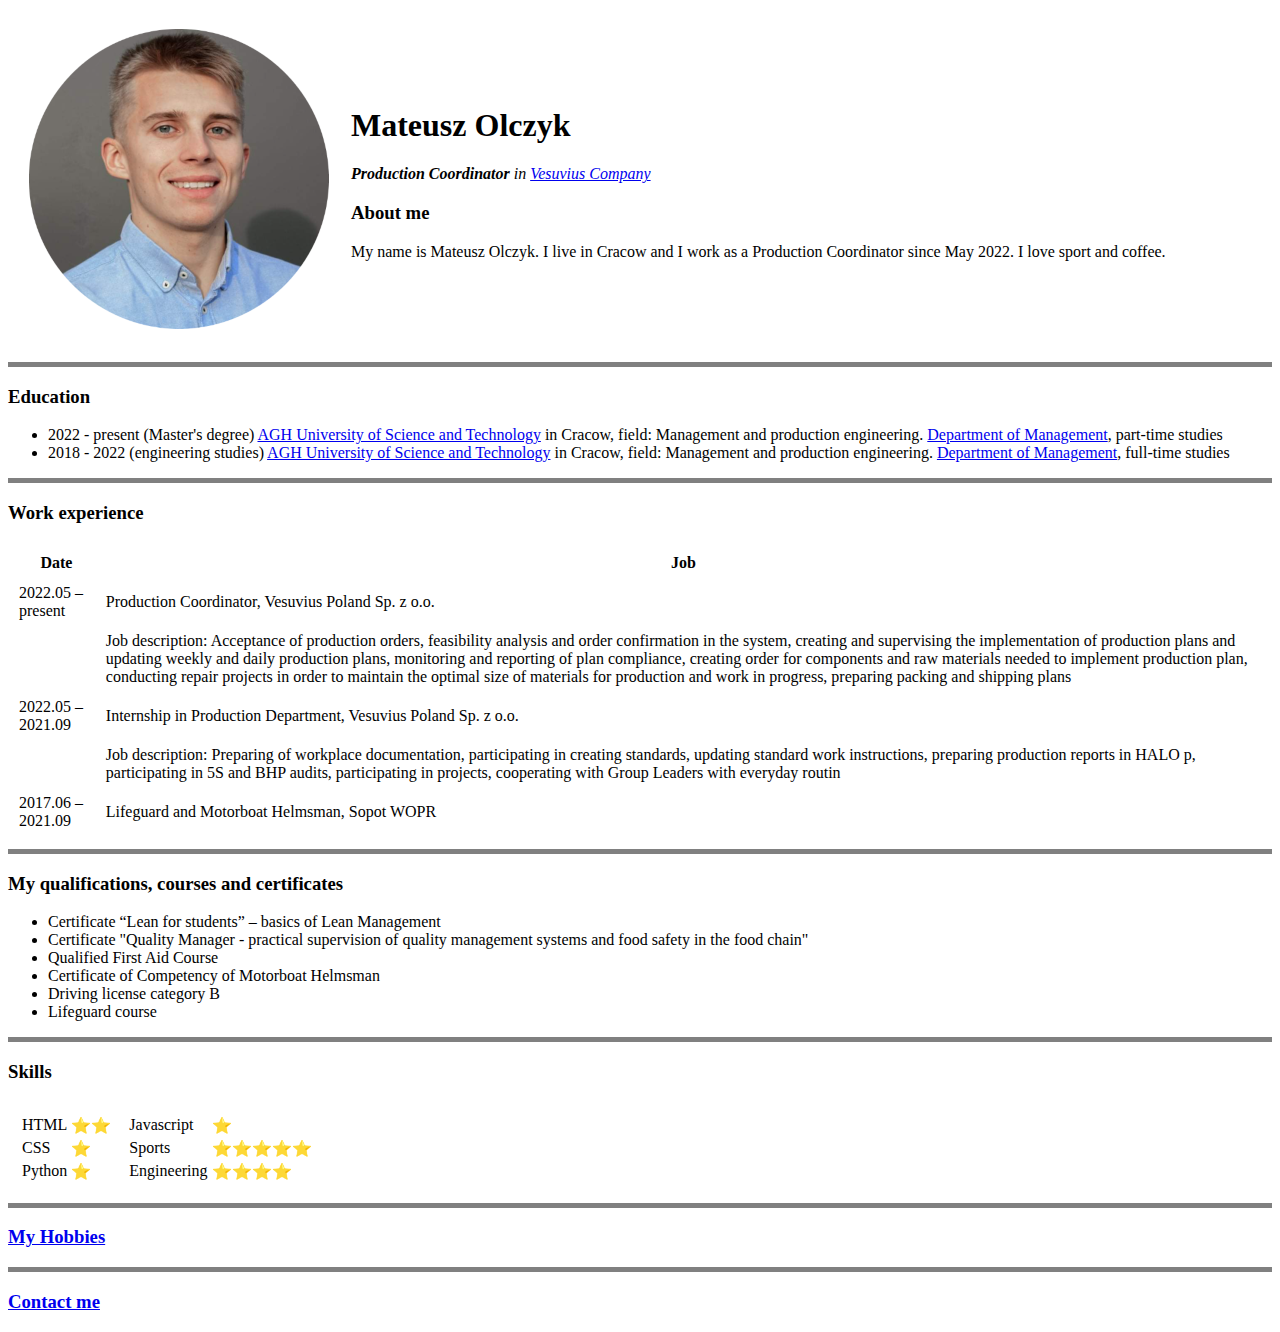
==== index.html @ 058aef8b "Add initial CV webiste files" ====
<!DOCTYPE html>
<html lang="en" dir="ltr">

<head>
  <meta charset="utf-8">
  <title>Mateusz's Personal Site</title>
</head>

<body>
  <table cellspacing="20">
    <tr>
      <td><img src=Mateusz_profile_pic.png alt="Mateusz profile picture"></td>
      <td>  <h1>Mateusz Olczyk</h1>
        <p><em><strong>Production Coordinator</strong> in <a href="https://www.vesuvius.com/en/index.html">Vesuvius Company</a></em></p>
        <h3>About me</h3>
        <p>My name is Mateusz Olczyk. I live in Cracow and I work as a Production Coordinator since May 2022. I love sport and coffee.</p>
      </td>
    </tr>
  </table>
  <hr size="5" noshade />
  <h3>Education</h3>
  <ul>
    <li>2022 - present (Master's degree) <a href="https://www.agh.edu.pl/">AGH University of Science and Technology</a> in Cracow, field: Management
      and production engineering. <a href="https://www.zarz.agh.edu.pl/">Department of Management</a>, part-time studies</li>
    <li>2018 - 2022 (engineering studies) <a href="https://www.agh.edu.pl/">AGH University of Science and Technology</a> in Cracow, field: Management
      and production engineering. <a href="https://www.zarz.agh.edu.pl/">Department of Management</a>, full-time studies</li>
  </ul>
  <hr size="5" noshade />
  <h3>Work experience</h3>
  <table cellspacing="10">
    <thead>
      <tr>
        <th>Date</th>
        <th>Job</th>
      </tr>
    </thead>
    <tbody>
      <tr>
        <td>2022.05 – present</td>
        <td>Production Coordinator, Vesuvius Poland Sp. z o.o.</td>
      </tr>
      <tr>
        <td></td>
        <td>
          Job description: Acceptance of production orders, feasibility analysis and order confirmation in the
          system, creating and supervising the implementation of production plans and updating weekly
          and daily production plans, monitoring and reporting of plan compliance, creating order for
          components and raw materials needed to implement production plan, conducting repair projects
          in order to maintain the optimal size of materials for production and work in progress, preparing
          packing and shipping plans
        </td>
      </tr>
      <tr>
        <td>2022.05 – 2021.09</td>
        <td>Internship in Production Department, Vesuvius Poland Sp. z o.o.</td>
      </tr>
      <tr>
        <td></td>
        <td>
          Job description:  Preparing of workplace documentation, participating in creating standards,
    updating standard work instructions, preparing production reports in HALO p, participating in 5S
    and BHP audits, participating in projects, cooperating with Group Leaders with everyday routin
        </td>
      <tr>
        <td>2017.06 – 2021.09</td>
        <td>Lifeguard and Motorboat Helmsman, Sopot WOPR</td>
      </tr>
    </tbody>
  </table>
  <hr size="5" noshade />
  <h3>My qualifications, courses and certificates</h3>
  <ul>
    <li>Certificate “Lean for students” – basics of Lean Management </li>
    <li>Certificate "Quality Manager - practical supervision of quality management systems and food safety in the
      food chain"</li>
    <li>Qualified First Aid Course </li>
    <li>Certificate of Competency of Motorboat Helmsman </li>
    <li>Driving license category B </li>
    <li>Lifeguard course </li>
  </ul>
  <hr size="5" noshade />
  <h3>Skills</h3>

<table cellspacing="10">
  <tr>
    <td>
      <table>
          <tr>
            <td>HTML</td>
            <td>⭐️⭐️</td>
          </tr>
          <tr>
            <td>CSS</td>
            <td>⭐️</td>
          </tr>
          <tr>
            <td>Python</td>
            <td>⭐️</td>
          </tr>
      </table>
    </td>
    <td>
      <table>
          <tr>
            <td>Javascript</td>
            <td>⭐️</td>
          </tr>
          <tr>
            <td>Sports</td>
            <td>⭐️⭐️⭐️⭐️⭐️</td>
          </tr>
          <tr>
            <td>Engineering</td>
            <td>⭐️⭐️⭐️⭐️</td>
          </tr>
      </table>
    </td>
  </tr>
</table>
  <hr size="5" noshade />
  <h3><a href="MY Hobbies.html">My Hobbies</a></h3>
  <hr size="5" noshade />
  <h3><a href="Contact_me.html">Contact me</a></h3>
</body>

</html>
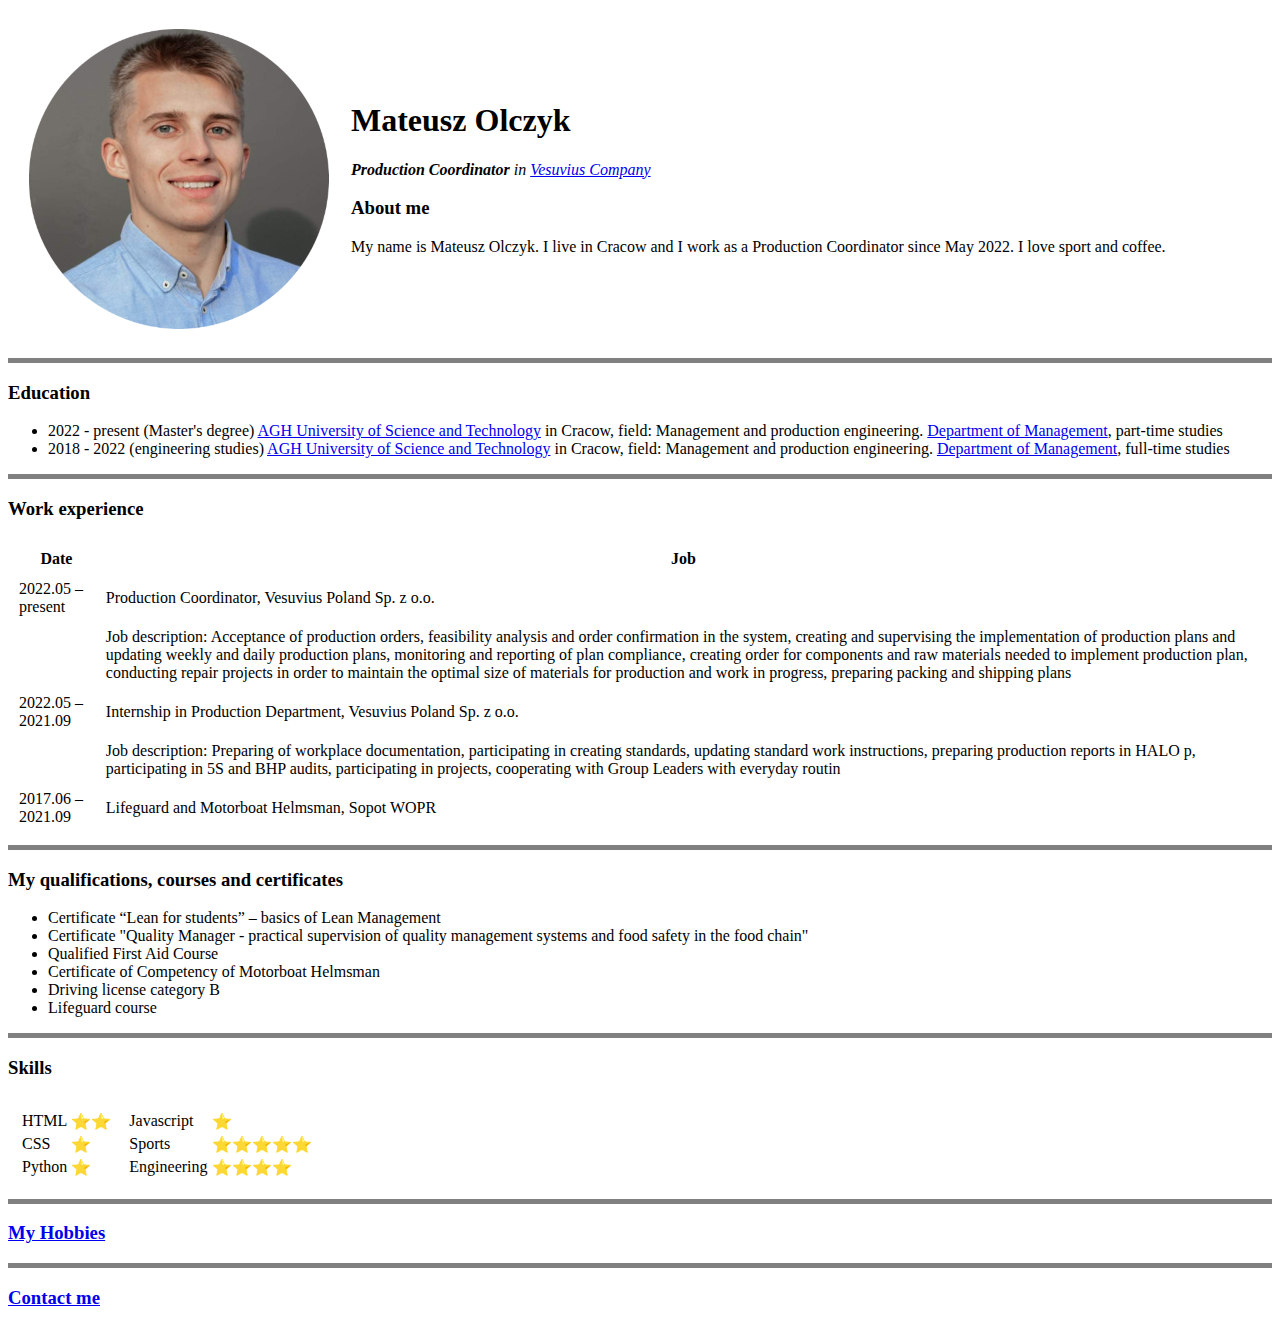
==== commit 5e40f1cf: "Update index.html" ====
--- a/index.html
+++ b/index.html
@@ -1,4 +1,3 @@
-<!DOCTYPE html>
 <html lang="en" dir="ltr">
 
 <head>
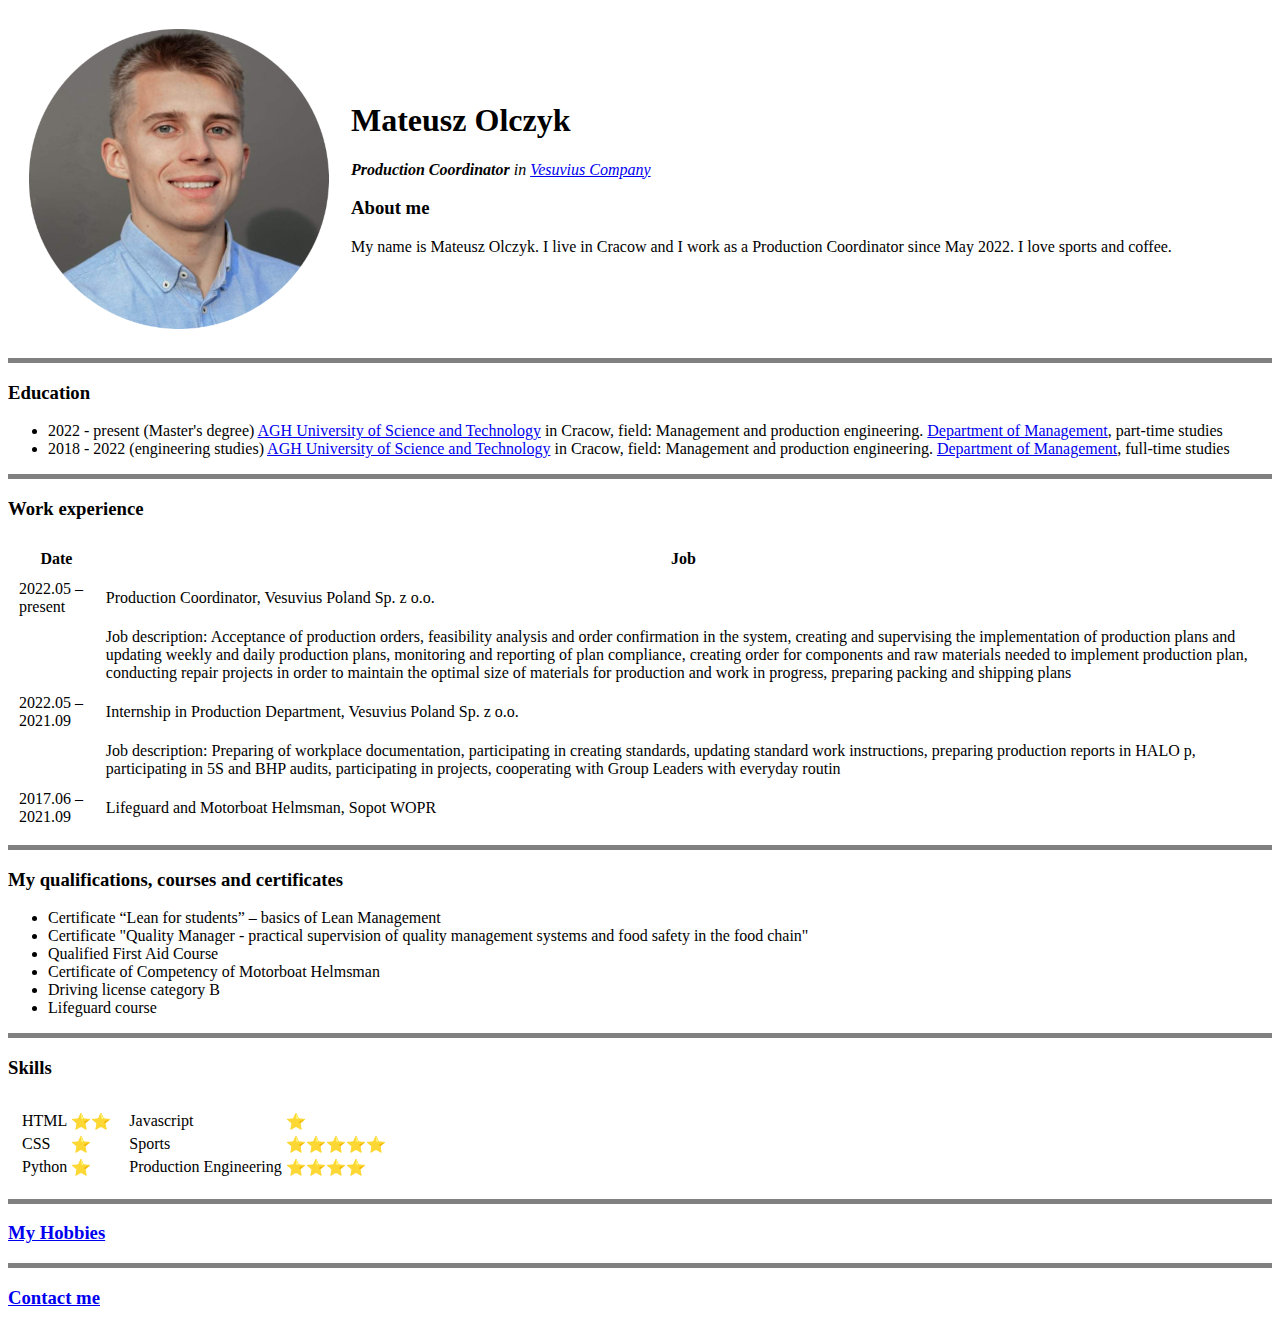
==== commit d9a5680d: "Update index.html" ====
--- a/index.html
+++ b/index.html
@@ -12,7 +12,7 @@
       <td>  <h1>Mateusz Olczyk</h1>
         <p><em><strong>Production Coordinator</strong> in <a href="https://www.vesuvius.com/en/index.html">Vesuvius Company</a></em></p>
         <h3>About me</h3>
-        <p>My name is Mateusz Olczyk. I live in Cracow and I work as a Production Coordinator since May 2022. I love sport and coffee.</p>
+        <p>My name is Mateusz Olczyk. I live in Cracow and I work as a Production Coordinator since May 2022. I love sports and coffee.</p>
       </td>
     </tr>
   </table>
@@ -86,7 +86,7 @@
       <table>
           <tr>
             <td>HTML</td>
-            <td>⭐️⭐️</td>
+            <td>⭐️⭐</td>
           </tr>
           <tr>
             <td>CSS</td>
@@ -109,7 +109,7 @@
             <td>⭐️⭐️⭐️⭐️⭐️</td>
           </tr>
           <tr>
-            <td>Engineering</td>
+            <td>Production Engineering</td>
             <td>⭐️⭐️⭐️⭐️</td>
           </tr>
       </table>
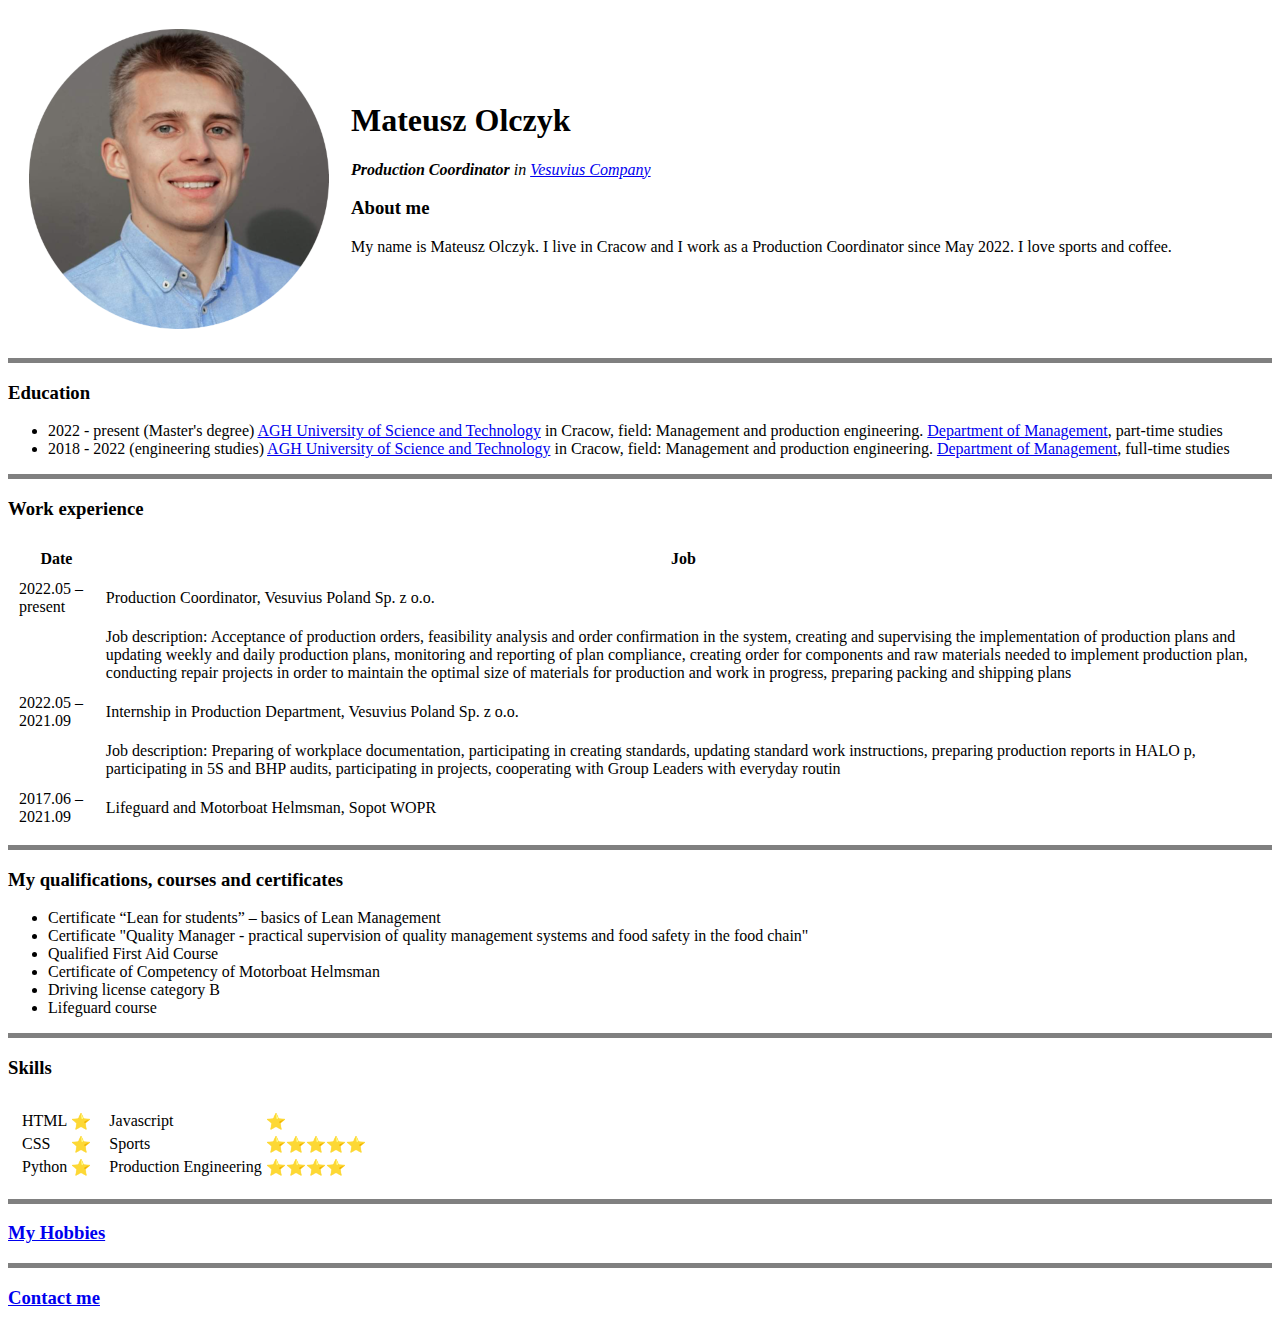
==== commit 5de1e44d: "Update index.html" ====
--- a/index.html
+++ b/index.html
@@ -86,7 +86,7 @@
       <table>
           <tr>
             <td>HTML</td>
-            <td>⭐️⭐</td>
+            <td>⭐️</td>
           </tr>
           <tr>
             <td>CSS</td>
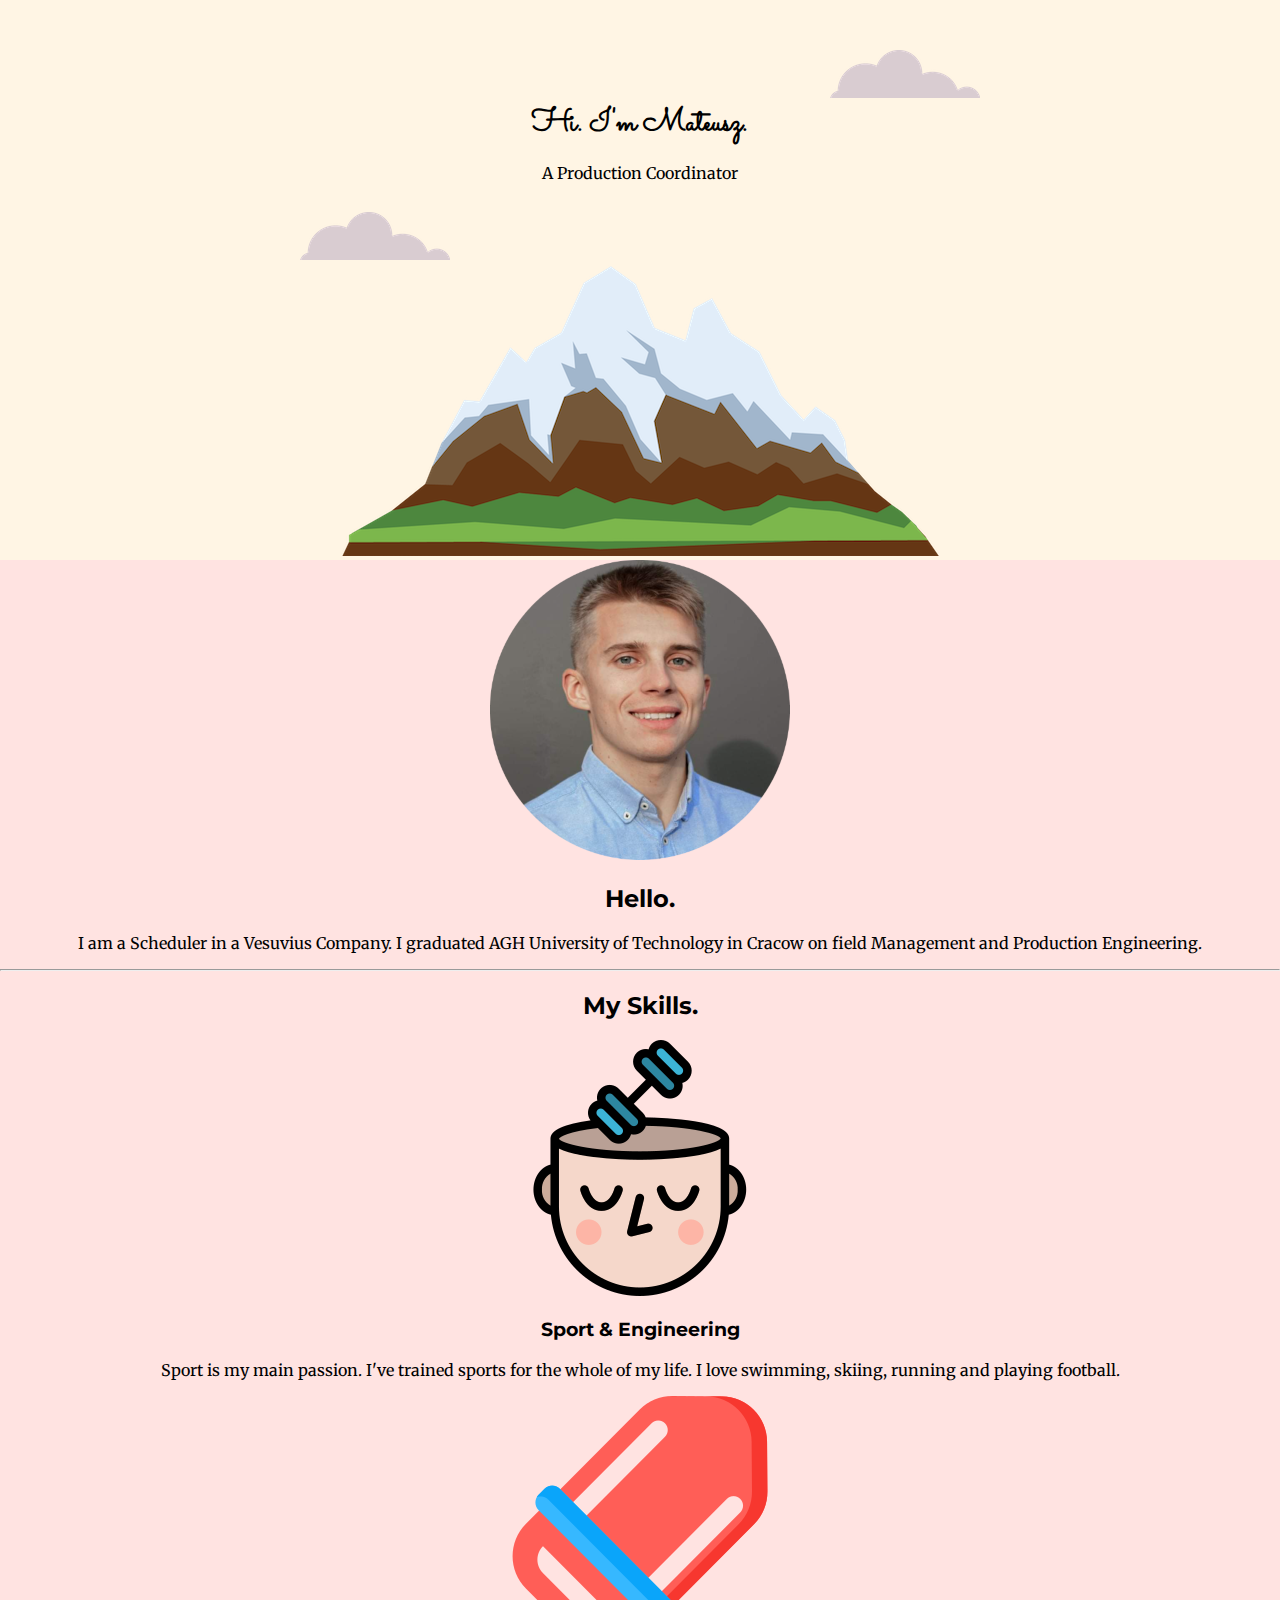
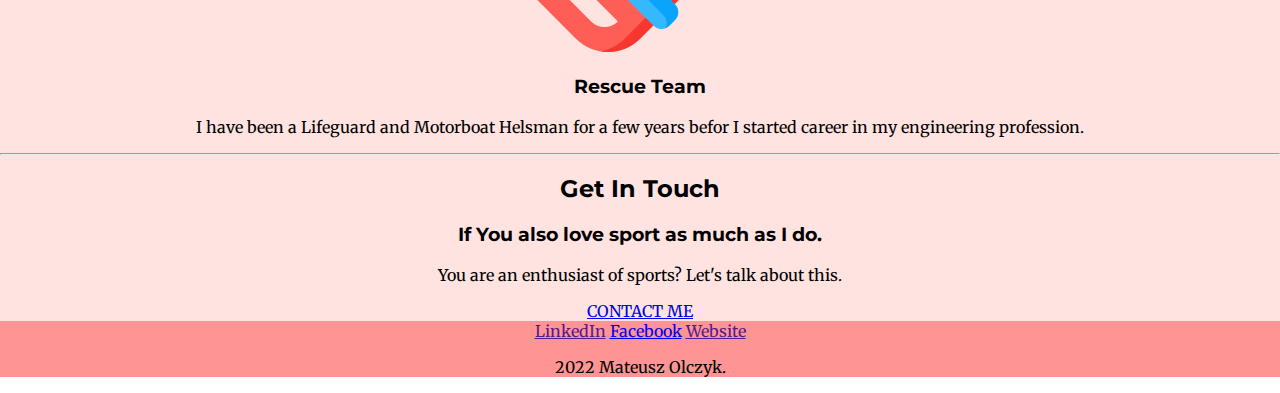
==== commit b5306aa7: "Add files via upload" ====
--- a/index.html
+++ b/index.html
@@ -1,125 +1,61 @@
+<!DOCTYPE html>
 <html lang="en" dir="ltr">
+  <head>
+    <meta charset="utf-8">
+    <title>Mateusz Olczyk</title>
+    <link rel="stylesheet" href="css/styles.css">
+    <link rel="icon" href="css/favicon.ico">
+    <link rel="preconnect" href="https://fonts.googleapis.com">
+    <link rel="preconnect" href="https://fonts.gstatic.com" crossorigin>
+    <link href="https://fonts.googleapis.com/css2?family=Merriweather&family=Montserrat&family=Sacramento&display=swap" rel="stylesheet">
+  </head>
+  <body>
+<div class="top-container">
+  <img class="top-cloud" src="images/cloud.png" alt="cloud">
+  <h1>Hi. I'm Mateusz.</h1>
+  <p>A Production Coordinator</p>
+  <img class="bottom-cloud" src="images/cloud.png" alt="cloud">
+  <img src="images/mountain.png" alt="mountain">
+</div>
+<div class="middle-container">
+  <div class="profile">
+    <img src="images/Mateusz_profile_pic.png" alt="Mateusz_profile_pic">
+    <h2>Hello.</h2>
+    <p>I am a Scheduler in a Vesuvius Company. I graduated AGH University of Technology
+      in Cracow on field Management and Production Engineering.</p>
+  </div>
+  <hr>
+  <div class="skills">
+    <h2>My Skills.</h2>
+    <div class="skill-row">
+      <img class="" src="images/strenght.png" alt="Skills">
+      <h3>Sport & Engineering</h3>
+      <p>Sport is my main passion. I've trained sports for the whole of my life.
+        I love swimming, skiing, running and playing football.</p>
+    </div>
+    <div class="skill-row">
+      <img class="" src="images/rescue.png" alt="Rescue">
+      <h3>Rescue Team</h3>
+      <p>I have been a Lifeguard and
+      Motorboat Helsman for a few years befor I started career in my engineering profession. </p>
+    </div>
+  </div>
+  <hr>
+  <div class="contact-me">
+    <h2>Get In Touch</h2>
+    <h3>If You also love sport as much as I do.</h3>
+    <p>You are an enthusiast of sports? Let's talk about this.</p>
+    <a class="btn" href="mailto:name@email.com">CONTACT ME</a>
+  </div>
+</div>
 
-<head>
-  <meta charset="utf-8">
-  <title>Mateusz's Personal Site</title>
-</head>
 
-<body>
-  <table cellspacing="20">
-    <tr>
-      <td><img src=Mateusz_profile_pic.png alt="Mateusz profile picture"></td>
-      <td>  <h1>Mateusz Olczyk</h1>
-        <p><em><strong>Production Coordinator</strong> in <a href="https://www.vesuvius.com/en/index.html">Vesuvius Company</a></em></p>
-        <h3>About me</h3>
-        <p>My name is Mateusz Olczyk. I live in Cracow and I work as a Production Coordinator since May 2022. I love sports and coffee.</p>
-      </td>
-    </tr>
-  </table>
-  <hr size="5" noshade />
-  <h3>Education</h3>
-  <ul>
-    <li>2022 - present (Master's degree) <a href="https://www.agh.edu.pl/">AGH University of Science and Technology</a> in Cracow, field: Management
-      and production engineering. <a href="https://www.zarz.agh.edu.pl/">Department of Management</a>, part-time studies</li>
-    <li>2018 - 2022 (engineering studies) <a href="https://www.agh.edu.pl/">AGH University of Science and Technology</a> in Cracow, field: Management
-      and production engineering. <a href="https://www.zarz.agh.edu.pl/">Department of Management</a>, full-time studies</li>
-  </ul>
-  <hr size="5" noshade />
-  <h3>Work experience</h3>
-  <table cellspacing="10">
-    <thead>
-      <tr>
-        <th>Date</th>
-        <th>Job</th>
-      </tr>
-    </thead>
-    <tbody>
-      <tr>
-        <td>2022.05 – present</td>
-        <td>Production Coordinator, Vesuvius Poland Sp. z o.o.</td>
-      </tr>
-      <tr>
-        <td></td>
-        <td>
-          Job description: Acceptance of production orders, feasibility analysis and order confirmation in the
-          system, creating and supervising the implementation of production plans and updating weekly
-          and daily production plans, monitoring and reporting of plan compliance, creating order for
-          components and raw materials needed to implement production plan, conducting repair projects
-          in order to maintain the optimal size of materials for production and work in progress, preparing
-          packing and shipping plans
-        </td>
-      </tr>
-      <tr>
-        <td>2022.05 – 2021.09</td>
-        <td>Internship in Production Department, Vesuvius Poland Sp. z o.o.</td>
-      </tr>
-      <tr>
-        <td></td>
-        <td>
-          Job description:  Preparing of workplace documentation, participating in creating standards,
-    updating standard work instructions, preparing production reports in HALO p, participating in 5S
-    and BHP audits, participating in projects, cooperating with Group Leaders with everyday routin
-        </td>
-      <tr>
-        <td>2017.06 – 2021.09</td>
-        <td>Lifeguard and Motorboat Helmsman, Sopot WOPR</td>
-      </tr>
-    </tbody>
-  </table>
-  <hr size="5" noshade />
-  <h3>My qualifications, courses and certificates</h3>
-  <ul>
-    <li>Certificate “Lean for students” – basics of Lean Management </li>
-    <li>Certificate "Quality Manager - practical supervision of quality management systems and food safety in the
-      food chain"</li>
-    <li>Qualified First Aid Course </li>
-    <li>Certificate of Competency of Motorboat Helmsman </li>
-    <li>Driving license category B </li>
-    <li>Lifeguard course </li>
-  </ul>
-  <hr size="5" noshade />
-  <h3>Skills</h3>
+<div class="bottom-container">
+  <a class="footer-link" href="">LinkedIn</a>
+  <a class="footer-link" href="https://www.facebook.com/mateusz.olczyk.5">Facebook</a>
+  <a class="footer-link" href="">Website</a>
+  <p>2022 Mateusz Olczyk.</p>
+</div>
 
-<table cellspacing="10">
-  <tr>
-    <td>
-      <table>
-          <tr>
-            <td>HTML</td>
-            <td>⭐️</td>
-          </tr>
-          <tr>
-            <td>CSS</td>
-            <td>⭐️</td>
-          </tr>
-          <tr>
-            <td>Python</td>
-            <td>⭐️</td>
-          </tr>
-      </table>
-    </td>
-    <td>
-      <table>
-          <tr>
-            <td>Javascript</td>
-            <td>⭐️</td>
-          </tr>
-          <tr>
-            <td>Sports</td>
-            <td>⭐️⭐️⭐️⭐️⭐️</td>
-          </tr>
-          <tr>
-            <td>Production Engineering</td>
-            <td>⭐️⭐️⭐️⭐️</td>
-          </tr>
-      </table>
-    </td>
-  </tr>
-</table>
-  <hr size="5" noshade />
-  <h3><a href="MY Hobbies.html">My Hobbies</a></h3>
-  <hr size="5" noshade />
-  <h3><a href="Contact_me.html">Contact me</a></h3>
-</body>
-
+  </body>
 </html>
--- a/css/styles.css
+++ b/css/styles.css
@@ -0,0 +1,39 @@
+body {
+  margin: 0;
+  text-align: center;
+  font-family: 'Merriweather', serif;
+}
+h1{
+  margin: 0;
+  font-family: 'Sacramento', cursive;
+}
+h2 {
+  font-family: 'Montserrat', sans-serif;
+}
+h3 {
+  font-family: 'Montserrat', sans-serif;
+}
+.top-container {
+  background-color: #FFF5E4;
+  position: relative;
+  padding-top: 100px;
+}
+
+.middle-container {
+  background-color: #FFE3E1;
+}
+
+.bottom-container {
+  background-color: #FF9494;
+}
+.bottom-cloud {
+  position: absolute;
+  left: 300px;
+  bottom: 300px;
+
+}
+.top-cloud {
+  position: absolute;
+  right: 300px;
+  top: 50px;
+}
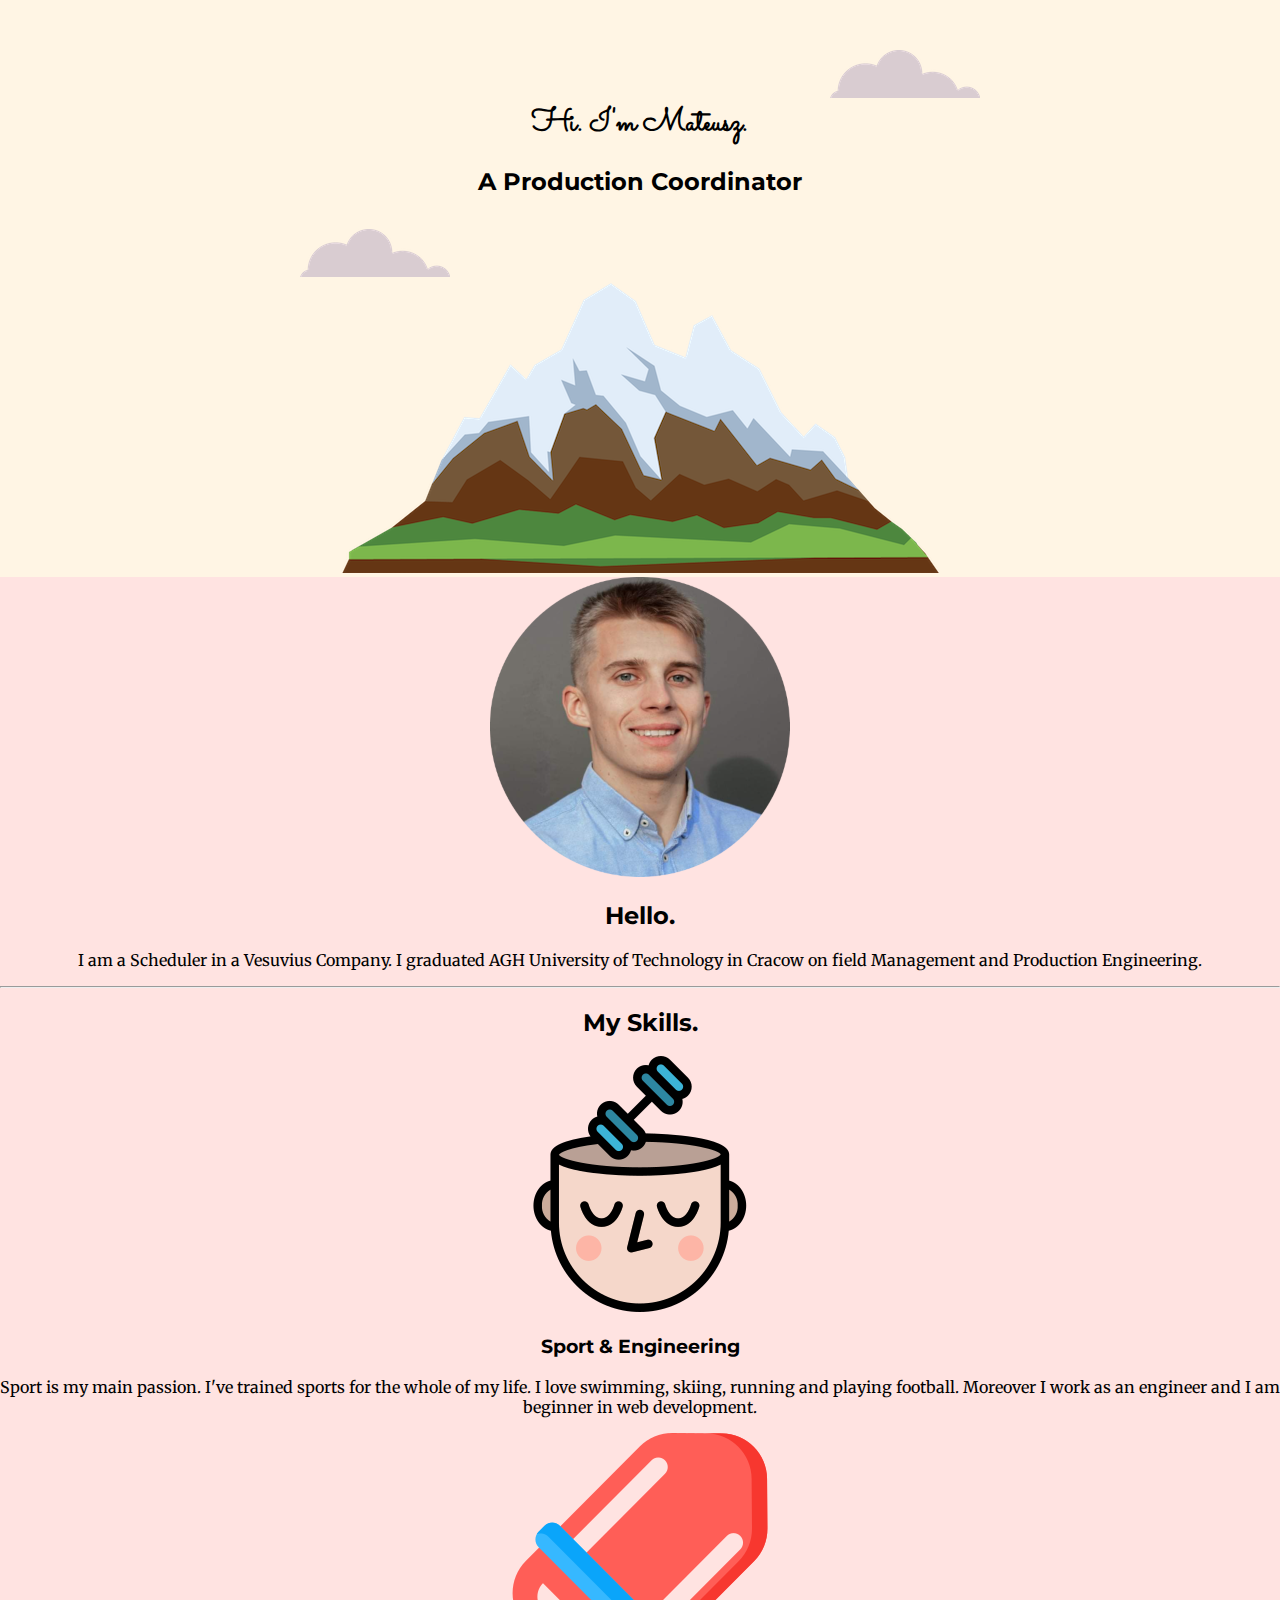
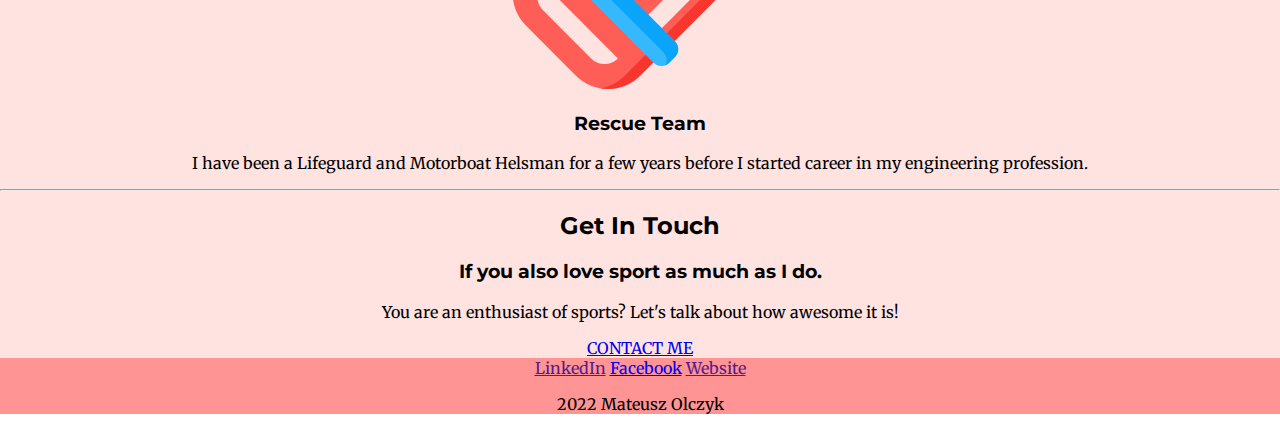
==== commit 16c188cc: "Update index.html" ====
--- a/index.html
+++ b/index.html
@@ -13,7 +13,7 @@
 <div class="top-container">
   <img class="top-cloud" src="images/cloud.png" alt="cloud">
   <h1>Hi. I'm Mateusz.</h1>
-  <p>A Production Coordinator</p>
+  <h2>A Production Coordinator</h2>
   <img class="bottom-cloud" src="images/cloud.png" alt="cloud">
   <img src="images/mountain.png" alt="mountain">
 </div>
@@ -21,30 +21,32 @@
   <div class="profile">
     <img src="images/Mateusz_profile_pic.png" alt="Mateusz_profile_pic">
     <h2>Hello.</h2>
-    <p>I am a Scheduler in a Vesuvius Company. I graduated AGH University of Technology
+    <p class="Hello">I am a Scheduler in a Vesuvius Company. I graduated AGH University of Technology
       in Cracow on field Management and Production Engineering.</p>
   </div>
   <hr>
   <div class="skills">
     <h2>My Skills.</h2>
     <div class="skill-row">
-      <img class="" src="images/strenght.png" alt="Skills">
+      <img class="image1" src="images/strenght.png" alt="Skills">
       <h3>Sport & Engineering</h3>
       <p>Sport is my main passion. I've trained sports for the whole of my life.
-        I love swimming, skiing, running and playing football.</p>
+        I love swimming, skiing, running and playing football. Moreover I work as an engineer
+        and I am beginner in web development.
+      </p>
     </div>
     <div class="skill-row">
-      <img class="" src="images/rescue.png" alt="Rescue">
+      <img class="image2" src="images/rescue.png" alt="Rescue">
       <h3>Rescue Team</h3>
       <p>I have been a Lifeguard and
-      Motorboat Helsman for a few years befor I started career in my engineering profession. </p>
+      Motorboat Helsman for a few years before I started career in my engineering profession. </p>
     </div>
   </div>
   <hr>
   <div class="contact-me">
     <h2>Get In Touch</h2>
-    <h3>If You also love sport as much as I do.</h3>
-    <p>You are an enthusiast of sports? Let's talk about this.</p>
+    <h3>If you also love sport as much as I do.</h3>
+    <p>You are an enthusiast of sports? Let's talk about how awesome it is!</p>
     <a class="btn" href="mailto:name@email.com">CONTACT ME</a>
   </div>
 </div>
@@ -54,7 +56,7 @@
   <a class="footer-link" href="">LinkedIn</a>
   <a class="footer-link" href="https://www.facebook.com/mateusz.olczyk.5">Facebook</a>
   <a class="footer-link" href="">Website</a>
-  <p>2022 Mateusz Olczyk.</p>
+  <p class="End">2022 Mateusz Olczyk</p>
 </div>
 
   </body>
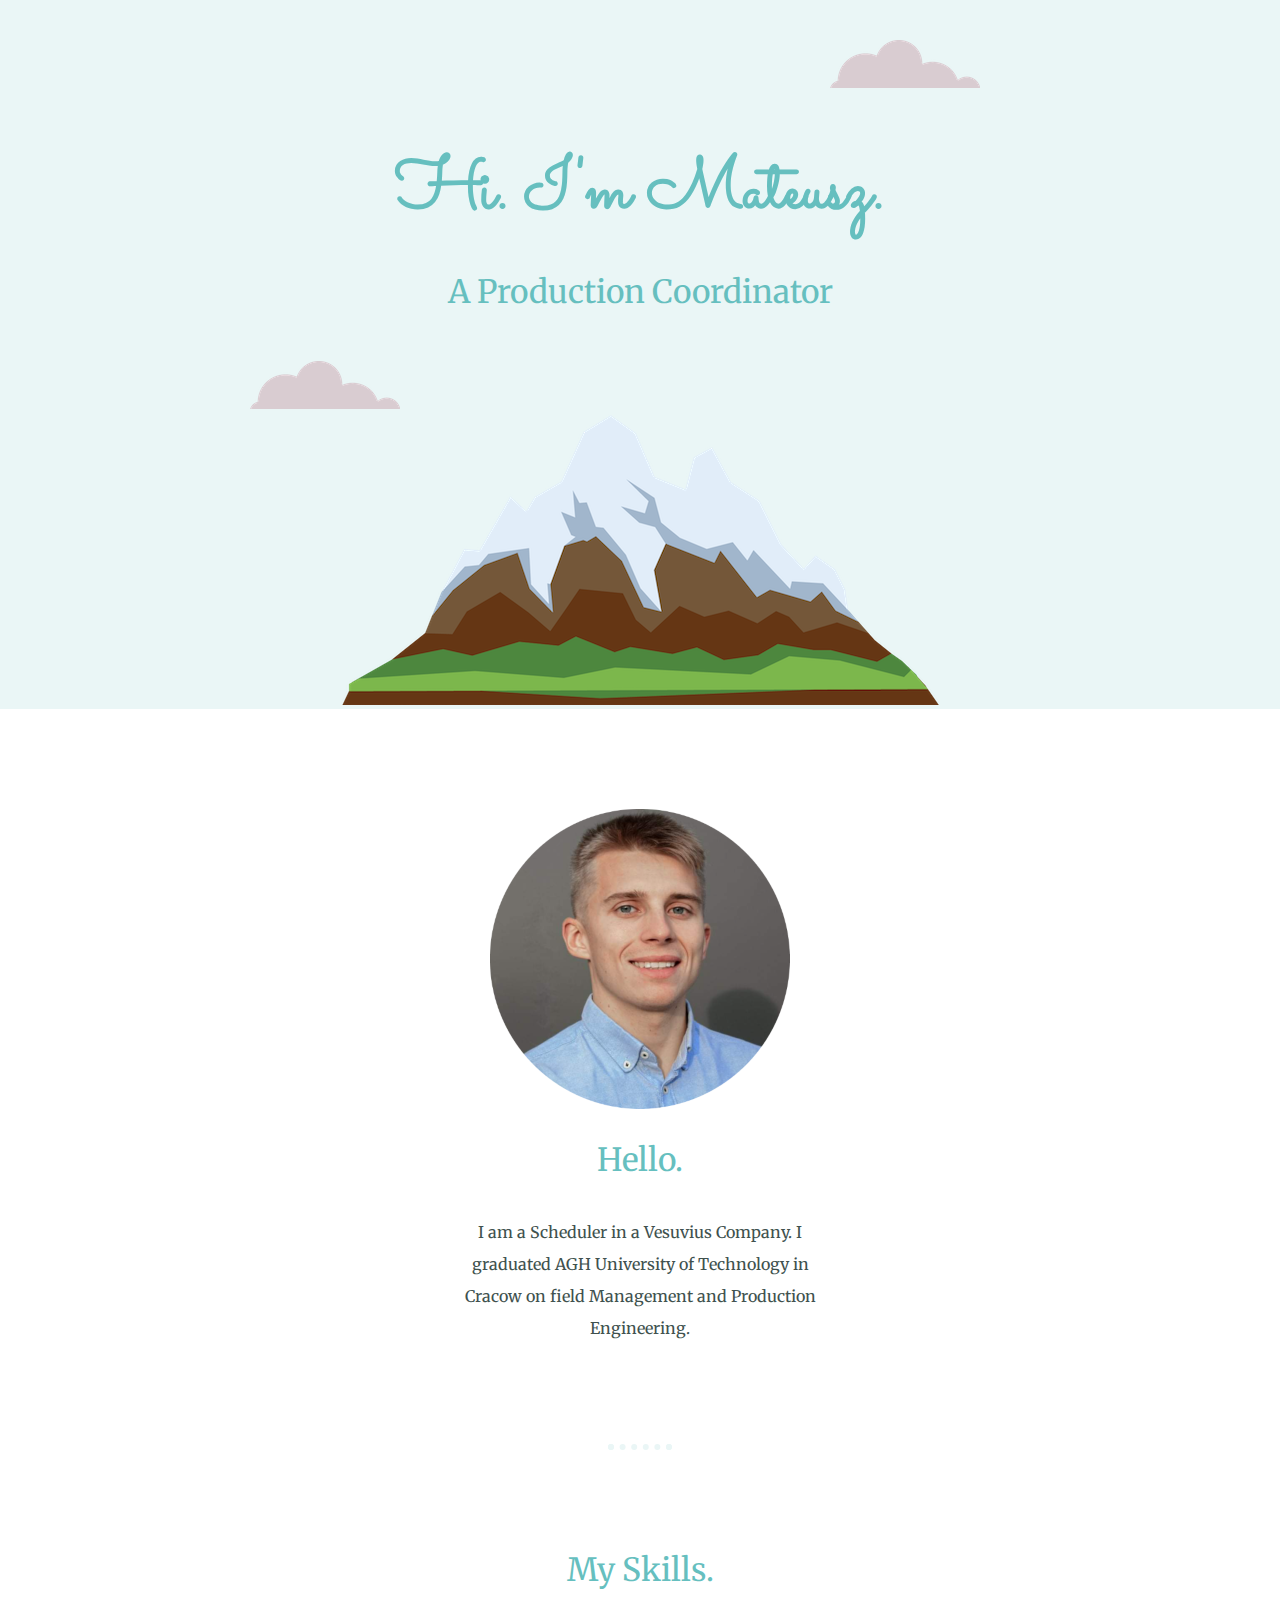
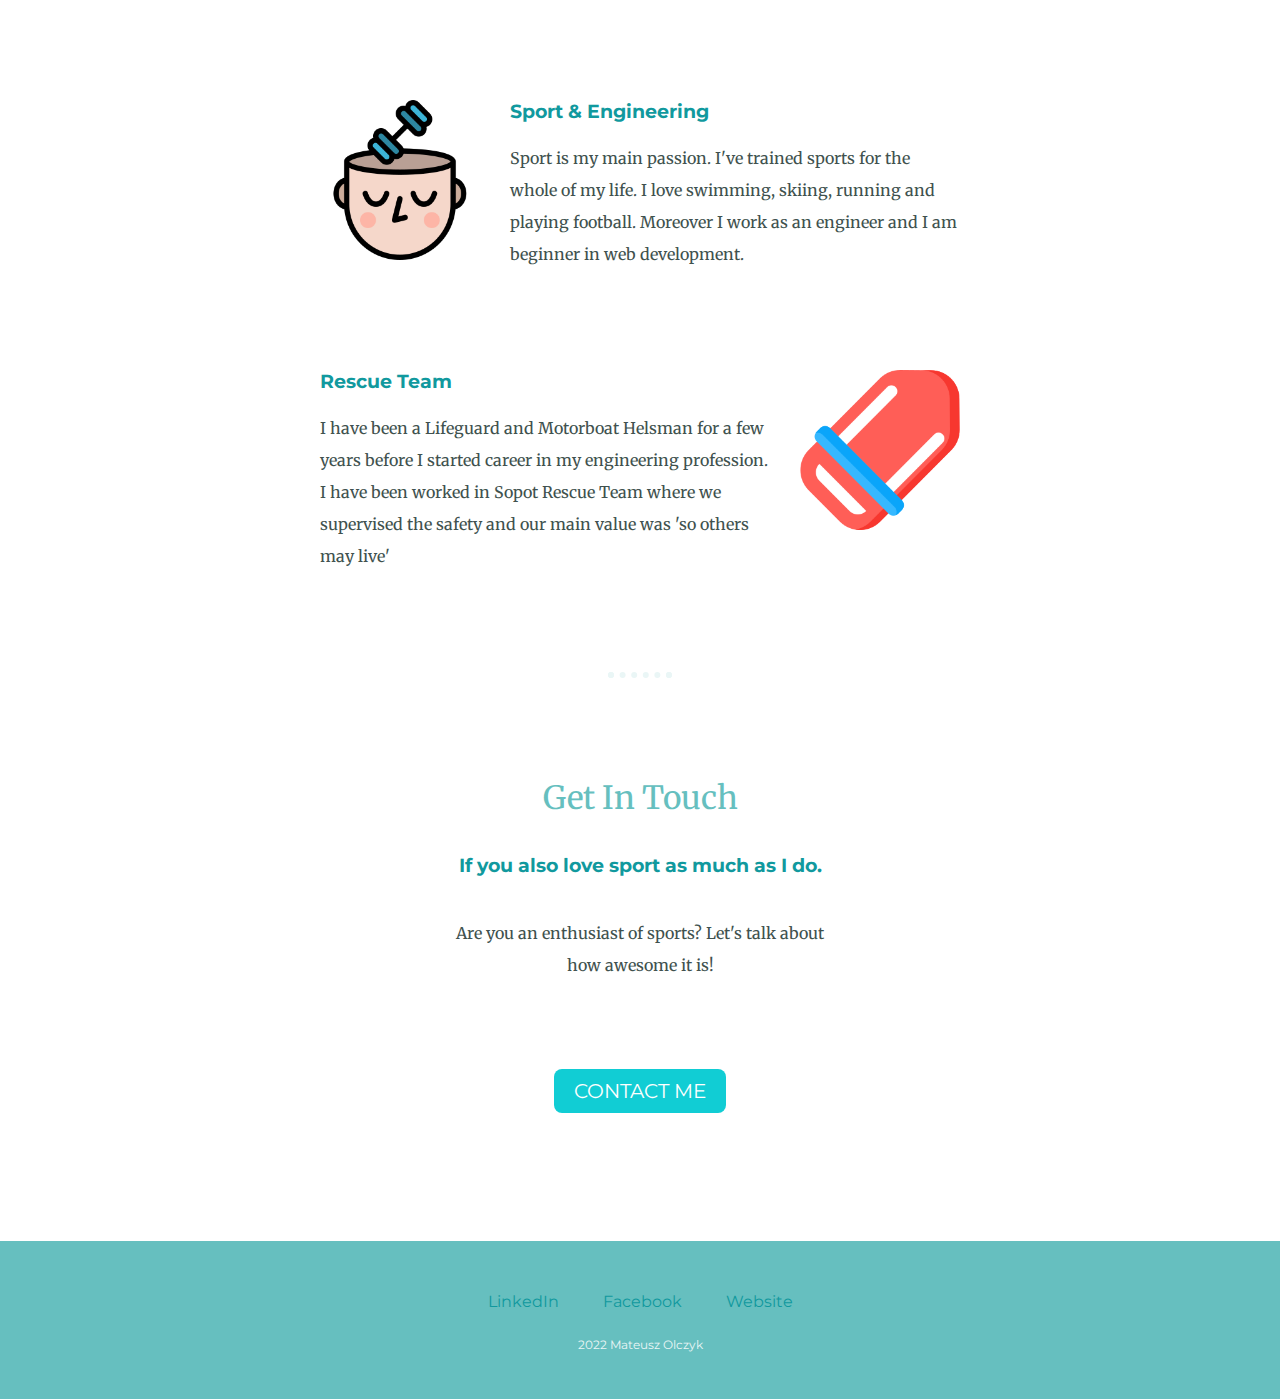
==== commit 2a75c632: "Add files via upload" ====
--- a/index.html
+++ b/index.html
@@ -39,14 +39,18 @@
       <img class="image2" src="images/rescue.png" alt="Rescue">
       <h3>Rescue Team</h3>
       <p>I have been a Lifeguard and
-      Motorboat Helsman for a few years before I started career in my engineering profession. </p>
+      Motorboat Helsman for a few years before I started career in my engineering profession.
+      I have been worked in Sopot Rescue Team where we supervised the safety and our main value was
+      'so others may live'
+
+     </p>
     </div>
   </div>
   <hr>
   <div class="contact-me">
     <h2>Get In Touch</h2>
     <h3>If you also love sport as much as I do.</h3>
-    <p>You are an enthusiast of sports? Let's talk about how awesome it is!</p>
+    <p class="contact">Are you an enthusiast of sports? Let's talk about how awesome it is!</p>
     <a class="btn" href="mailto:name@email.com">CONTACT ME</a>
   </div>
 </div>
--- a/css/styles.css
+++ b/css/styles.css
@@ -2,38 +2,114 @@
   margin: 0;
   text-align: center;
   font-family: 'Merriweather', serif;
+  color: #40514E;
 }
 h1{
-  margin: 0;
+  font-size: 4.5rem;
+  margin: 40px auto 0 auto;
   font-family: 'Sacramento', cursive;
+  color: #66BFBF;
 }
 h2 {
-  font-family: 'Montserrat', sans-serif;
+  font-family: 'Merriweather', sans-serif;
+  color: #66BFBF;
+  font-weight: normal;
+  font-size: 2rem;
+  padding-bottom: 10px;
 }
 h3 {
   font-family: 'Montserrat', sans-serif;
+  color: #11999E;
+}
+hr {
+  border: dotted #EAF6F6 6px;
+  border-bottom: none;
+  width: 4%;
+  margin: 100px auto 100px auto;
+}
+p {
+  line-height: 2;
+}
+a {
+  text-decoration: none;
+}
+a:hover {
+  color: #EAF6F6;
+}
+.contact {
+  width: 30%;
+  margin: 40px auto 60px auto;
+}
+.End{
+  color: #EAF6F6;
+  font-family: 'Montserrat', sans-serif;
+  font-size: 0.75rem;
+  padding: 10px 0;
+}
+.footer-link{
+  margin: 10px 20px;
+  color: #11999E;
+  font-family: 'Montserrat', sans-serif;
+}
+.Hello {
+  width: 30%;
+  margin: 20px auto 20px auto;
 }
 .top-container {
-  background-color: #FFF5E4;
+  background-color: #EAF6F6;
   position: relative;
   padding-top: 100px;
 }
 
 .middle-container {
-  background-color: #FFE3E1;
+  background-color: white;
+  margin: 100px auto 100px auto;
 }
 
 .bottom-container {
-  background-color: #FF9494;
+  background-color: #66BFBF;
+  padding: 50px 0 20px;
 }
 .bottom-cloud {
   position: absolute;
-  left: 300px;
+  left: 250px;
   bottom: 300px;
 
 }
 .top-cloud {
   position: absolute;
   right: 300px;
-  top: 50px;
+  top: 40px;
 }
+.skill-row {
+width: 50%;
+margin: 100px auto 100px auto;
+text-align: left;
+}
+.image1 {
+  width: 25%;
+  float: left;
+  margin-right: 30px;
+}
+.image2 {
+  width: 25%;
+  float: right;
+  margin-left: 30px;
+}
+.btn {
+  -webkit-border-radius: 8;
+  -moz-border-radius: 8;
+  border-radius: 8px;
+  font-family: 'Montserrat', sans-serif;
+  color: white;
+  font-size: 20px;
+  background: #11cdd4;
+  padding: 10px 20px 10px 20px;
+  text-decoration: none;
+  line-height: 5;
+}
+
+.btn:hover {
+  background: #3cb0fd;
+  text-decoration: none;
+}
